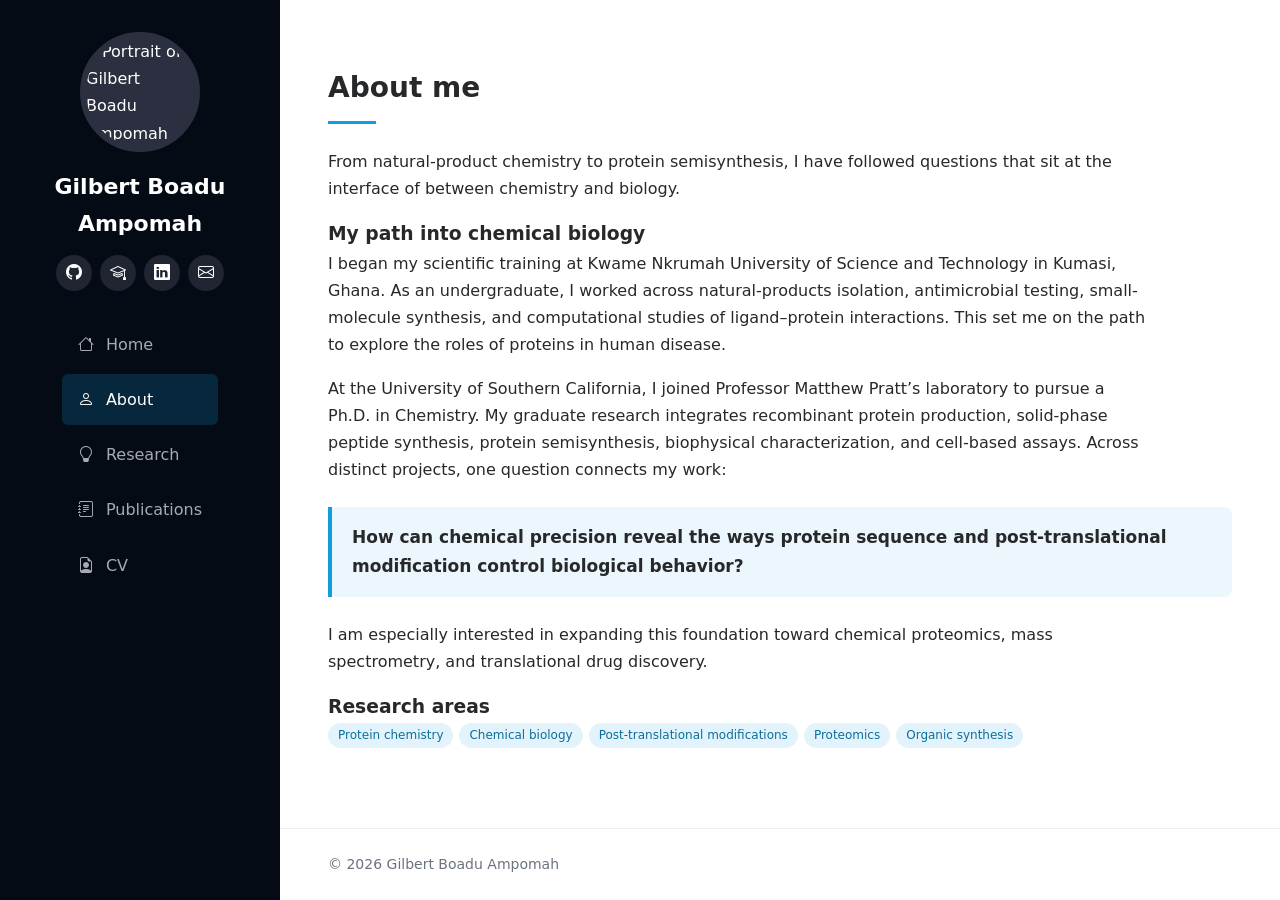
==== about.html @ 9d528634 "Update about.html" ====
<!DOCTYPE html>
<html lang="en">
<head>
  <meta charset="UTF-8">
  <meta name="viewport" content="width=device-width, initial-scale=1.0">
  <title>Gilbert Boadu Ampomah | About</title>
  <meta name="description" content="Academic website of Gilbert Boadu Ampomah.">
  <link rel="stylesheet" href="https://cdn.jsdelivr.net/npm/bootstrap-icons@1.11.3/font/bootstrap-icons.css">
  <link rel="stylesheet" href="assets/css/main.css">
</head>
<body>

  <button class="menu-toggle" aria-label="Toggle menu"><i class="bi bi-list"></i></button>

  <aside class="sidebar">
    <img class="portrait" src="assets/gilbert-headshot.jpeg" alt="Portrait of Gilbert Boadu Ampomah">
    <h1><a href="index.html">Gilbert Boadu Ampomah</a></h1>

    <div class="social">
      <a href="https://github.com/gampomah59" aria-label="GitHub"><i class="bi bi-github"></i></a>
      <a href="https://scholar.google.com/citations?user=2ACxZ1EAAAAJ&hl=en&oi=ao" aria-label="Google Scholar"><i class="bi bi-mortarboard"></i></a>
      <a href="https://www.linkedin.com/in/gilbert-boadu-ampomah-b27706195/" aria-label="LinkedIn"><i class="bi bi-linkedin"></i></a>
      <a href="mailto:gilbertboadu@outlook.com" aria-label="Email"><i class="bi bi-envelope"></i></a>
    </div>

    <nav>
      <ul class="nav">
        <li><a href="index.html"><i class="bi bi-house"></i> Home</a></li>
        <li><a href="about.html" class="active"><i class="bi bi-person"></i> About</a></li>
        <li><a href="research.html"><i class="bi bi-lightbulb"></i> Research</a></li>
        <li><a href="publications.html"><i class="bi bi-journal-text"></i> Publications</a></li>
        <li><a href="cv.html"><i class="bi bi-file-earmark-person"></i> CV</a></li>
      </ul>
    </nav>
  </aside>

  <main class="main">
    <section class="section">
  <h2>About me</h2>
  <p>From natural-product chemistry to protein semisynthesis, I have followed questions that sit at the interface of between chemistry and biology.</p>

  <div class="cv-block">
    <h3>My path into chemical biology</h3>

    <p>I began my scientific training at Kwame Nkrumah University of Science and Technology in Kumasi, Ghana. As an undergraduate, I worked across natural-products isolation, antimicrobial testing, small-molecule synthesis, and computational studies of ligand–protein interactions. This set me on the path to explore the roles of proteins in human disease.</p>

    <p>At the University of Southern California, I joined Professor Matthew Pratt’s laboratory to pursue a Ph.D. in Chemistry. My graduate research integrates recombinant protein production, solid-phase peptide synthesis, protein semisynthesis, biophysical characterization, and cell-based assays. Across distinct projects, one question connects my work:</p>

    <div class="callout">
      <p><strong>How can chemical precision reveal the ways protein sequence and post-translational modification control biological behavior?</strong></p>
    </div>

    <p>I am especially interested in expanding this foundation toward chemical proteomics, mass spectrometry, and translational drug discovery.</p>
  </div>

  <div class="cv-block">
    <h3>Research areas</h3>
    <div class="tags">
      <span class="tag">Protein chemistry</span>
      <span class="tag">Chemical biology</span>
      <span class="tag">Post-translational modifications</span>
      <span class="tag">Proteomics</span>
      <span class="tag">Organic synthesis</span>
    </div>
  </div>
    </div>
  </div>
</section>

    <footer class="footer">© 2026 Gilbert Boadu Ampomah</footer>
  </main>

  <script src="assets/js/main.js"></script>
</body>
</html>
---- assets/css/main.css ----
:root {
  --accent: #149ddd;       /* change this one color to restyle the whole site */
  --sidebar-bg: #040b14;
  --text: #272829;
  --muted: #6b7280;
  --sidebar-w: 280px;
}

* { box-sizing: border-box; margin: 0; padding: 0; }
html { scroll-behavior: smooth; }

body {
  font-family: system-ui, -apple-system, "Segoe UI", Roboto, sans-serif;
  color: var(--text);
  line-height: 1.7;
}

a { color: var(--accent); text-decoration: none; }
a:hover { text-decoration: underline; }

/* ---------- Sidebar ---------- */
.sidebar {
  position: fixed;
  top: 0; left: 0; bottom: 0;
  width: var(--sidebar-w);
  background: var(--sidebar-bg);
  color: #fff;
  padding: 32px 20px;
  overflow-y: auto;
  display: flex;
  flex-direction: column;
  align-items: center;
  z-index: 100;
  transition: transform 0.3s;
}

.portrait {
  width: 120px; height: 120px;
  border-radius: 50%;
  object-fit: cover;
  border: 6px solid #2c2f3f;
  background: #2c2f3f;
}

.sidebar h1 { font-size: 22px; margin: 16px 0 12px; text-align: center; }
.sidebar h1 a { color: #fff; }
.sidebar h1 a:hover { text-decoration: none; }

.social { display: flex; gap: 8px; margin-bottom: 28px; }
.social a {
  width: 36px; height: 36px;
  border-radius: 50%;
  background: #212431;
  color: #fff;
  display: flex; align-items: center; justify-content: center;
}
.social a:hover { background: var(--accent); text-decoration: none; }

.nav { list-style: none; width: 100%; }
.nav a {
  display: flex; align-items: center; gap: 12px;
  padding: 12px 16px;
  margin-bottom: 4px;
  color: #a8a9b4;
  border-radius: 6px;
}
.nav a:hover, .nav a.active {
  color: #fff;
  background: rgba(20, 157, 221, 0.2);
  text-decoration: none;
}

/* ---------- Main content ---------- */
.main { margin-left: var(--sidebar-w); }

.hero {
  min-height: 100vh;
  display: flex; flex-direction: column; justify-content: center;
  padding: 48px;
  background: linear-gradient(135deg, #040b14, #0b2a40);
  color: #fff;
}
.hero h2 { font-size: 48px; line-height: 1.2; }
.hero .tagline { font-size: 22px; margin: 12px 0 28px; color: #cfe8f5; }

.btn {
  display: inline-block;
  padding: 10px 24px;
  margin-right: 10px;
  border-radius: 50px;
  background: var(--accent);
  border: 2px solid var(--accent);
  color: #fff;
  font-weight: 600;
}
.btn:hover { text-decoration: none; opacity: 0.9; }
.btn.outline { background: transparent; }

.section { padding: 64px 48px; max-width: 1400px; }
.section h2 { font-size: 28px; margin-bottom: 24px; padding-bottom: 12px; position: relative; }
.section h2::after {
  content: "";
  position: absolute; left: 0; bottom: 0;
  width: 48px; height: 3px;
  background: var(--accent);
}
.section p { margin-bottom: 16px; }

.footer { padding: 24px 48px; color: var(--muted); font-size: 14px; border-top: 1px solid #eee; }

/* ---------- Mobile menu ---------- */
.menu-toggle { display: none; }

@media (max-width: 1199px) {
  .sidebar { transform: translateX(-100%); }
  .sidebar.open { transform: translateX(0); }
  .main { margin-left: 0; }
  .menu-toggle {
    display: flex;
    position: fixed; top: 12px; right: 12px;
    width: 44px; height: 44px;
    align-items: center; justify-content: center;
    border: 0; border-radius: 50%;
    background: var(--accent); color: #fff;
    font-size: 24px; cursor: pointer;
    z-index: 200;
  }
  .hero { padding: 32px 24px; }
  .hero h2 { font-size: 34px; }
  .section { padding: 56px 24px; }
}
/* ---------- Project cards ---------- */
.projects {
  display: grid;
  grid-template-columns: repeat(auto-fit, minmax(260px, 1fr));
  gap: 24px;
}

.card {
  display: flex;
  flex-direction: column;
  border: 1px solid #e5e7eb;
  border-radius: 10px;
  overflow: hidden;
  background: #fff;
  transition: box-shadow 0.2s, transform 0.2s;
}
.card:hover {
  box-shadow: 0 8px 24px rgba(0, 0, 0, 0.08);
  transform: translateY(-3px);
}

.card img {
  width: 100%;
  height: 160px;
  object-fit: cover;
  background: #eef2f6;
}

.card-body {
  display: flex;
  flex-direction: column;
  flex: 1;
  padding: 20px;
}
.card-body h3 { font-size: 18px; margin-bottom: 8px; }
.card-body p { font-size: 15px; color: var(--muted); margin-bottom: 16px; }

.tags { display: flex; flex-wrap: wrap; gap: 6px; margin-bottom: 16px; }
.tag {
  font-size: 12px;
  padding: 2px 10px;
  border-radius: 50px;
  background: rgba(20, 157, 221, 0.12);
  color: #0d6e9a;
}

.card-link { margin-top: auto; font-weight: 600; }
/* ---------- Publications ---------- */
.filter-row { display: flex; flex-wrap: wrap; gap: 8px; margin-bottom: 32px; }

.filter {
  font: inherit;
  font-size: 14px;
  font-weight: 600;
  padding: 8px 18px;
  border: 1px solid #d1d5db;
  border-radius: 50px;
  background: #fff;
  color: var(--text);
  cursor: pointer;
  transition: all 0.2s;
}
.filter:hover { border-color: var(--accent); color: var(--accent); }
.filter.active { background: var(--accent); border-color: var(--accent); color: #fff; }

.publication-list article {
  display: flex;
  gap: 24px;
  padding: 24px 16px;
  border-bottom: 1px solid #e5e7eb;
}
.publication-list article.hidden { display: none; }
.publication-list article:target { background: rgba(20, 157, 221, 0.08); }

.pub-year { flex: 0 0 56px; font-weight: 700; color: var(--accent); }
.pub-type {
  font-size: 13px;
  color: var(--muted);
  text-transform: uppercase;
  letter-spacing: 0.04em;
  margin-bottom: 4px;
}
.publication-list h3 { font-size: 18px; line-height: 1.4; margin-bottom: 8px; }
.publication-list p { font-size: 15px; margin-bottom: 8px; }
.pub-link { font-weight: 600; font-size: 14px; }

@media (max-width: 600px) {
  .publication-list article { flex-direction: column; gap: 4px; }
}
.cv-tagline { font-style: italic; color: var(--muted); margin-bottom: 12px; }
.cv-meta { list-style: none; font-size: 15px; }
.cv-meta li { margin-bottom: 4px; }
.cv-meta i { color: var(--accent); margin-right: 8px; }
/* ---------- About ---------- */
.callout {
  border-left: 4px solid var(--accent);
  background: rgba(20, 157, 221, 0.08);
  padding: 16px 20px;
  border-radius: 0 8px 8px 0;
  margin: 24px 0;
  font-size: 17px;
}
.callout p { margin: 0; }

.timeline {
  position: relative;
  margin-top: 8px;
  padding-left: 28px;
  border-left: 2px solid #e5e7eb;
}
.timeline-item { position: relative; margin-bottom: 28px; }
.timeline-item::before {
  content: "";
  position: absolute;
  left: -36px;
  top: 6px;
  width: 14px;
  height: 14px;
  border-radius: 50%;
  background: var(--accent);
  border: 3px solid #fff;
  box-shadow: 0 0 0 2px var(--accent);
}
.timeline-date { font-size: 14px; font-weight: 600; color: var(--accent); }
.timeline-item h4 { font-size: 17px; margin: 2px 0 4px; }
.timeline-item p { font-size: 15px; color: var(--muted); margin: 0; }
/* ---------- Home page ---------- */
.eyebrow {
  font-size: 13px;
  font-weight: 600;
  letter-spacing: 0.1em;
  text-transform: uppercase;
  color: #8fd3f2;
  margin-bottom: 12px;
}
.hero h2 em { font-style: normal; color: #6cc6ee; }
.hero-role { font-size: 22px; margin: 16px 0 8px; }
#rotator { color: #6cc6ee; font-weight: 600; }
.cursor { color: var(--accent); animation: blink 1s steps(1) infinite; }
@keyframes blink { 50% { opacity: 0; } }
.hero .tagline { max-width: 640px; font-size: 18px; margin: 8px 0 28px; }

/* Highlights band */
.band { background: var(--sidebar-bg); color: #fff; padding: 36px 48px; }
.band-inner {
  display: grid;
  grid-template-columns: repeat(auto-fit, minmax(200px, 1fr));
  gap: 24px;
}
.band strong { display: block; font-size: 18px; color: #6cc6ee; }
.band span { font-size: 14px; color: #a8a9b4; }

/* Research cards on the home page */
.card-number {
  font-size: 13px;
  font-weight: 700;
  letter-spacing: 0.08em;
  color: var(--accent);
  margin-bottom: 8px;
}
.card:target { box-shadow: 0 0 0 2px var(--accent); }

/* Featured publication */
.feature-pub {
  background: linear-gradient(135deg, #0b2a40, #040b14);
  border-radius: 14px;
  padding: 40px;
}
.feature-pub .label {
  font-size: 13px;
  font-weight: 600;
  letter-spacing: 0.1em;
  text-transform: uppercase;
  color: #8fd3f2;
  margin-bottom: 8px;
}
.feature-pub h2 { color: #fff; font-size: 26px; }
.feature-pub p { color: #cfe8f5; }
.feature-pub .citation { font-size: 14px; color: #a8c8da; }

/* Connect banner */
.connect {
  background: var(--accent);
  color: #fff;
  padding: 56px 48px;
  display: flex;
  flex-wrap: wrap;
  align-items: center;
  justify-content: space-between;
  gap: 24px;
}
.connect h2 { font-size: 26px; line-height: 1.3; max-width: 620px; }
.btn.btn-white { background: #fff; border-color: #fff; color: #0d6e9a; margin-right: 0; }

@media (max-width: 1199px) {
  .band, .connect { padding-left: 24px; padding-right: 24px; }
  .feature-pub { padding: 28px 24px; }
}
/* Keep reading text and long lists at a comfortable width */
.section > p,
.cv-block > p { max-width: 820px; }
.publication-list { max-width: 1100px; }
.timeline { max-width: 800px; }
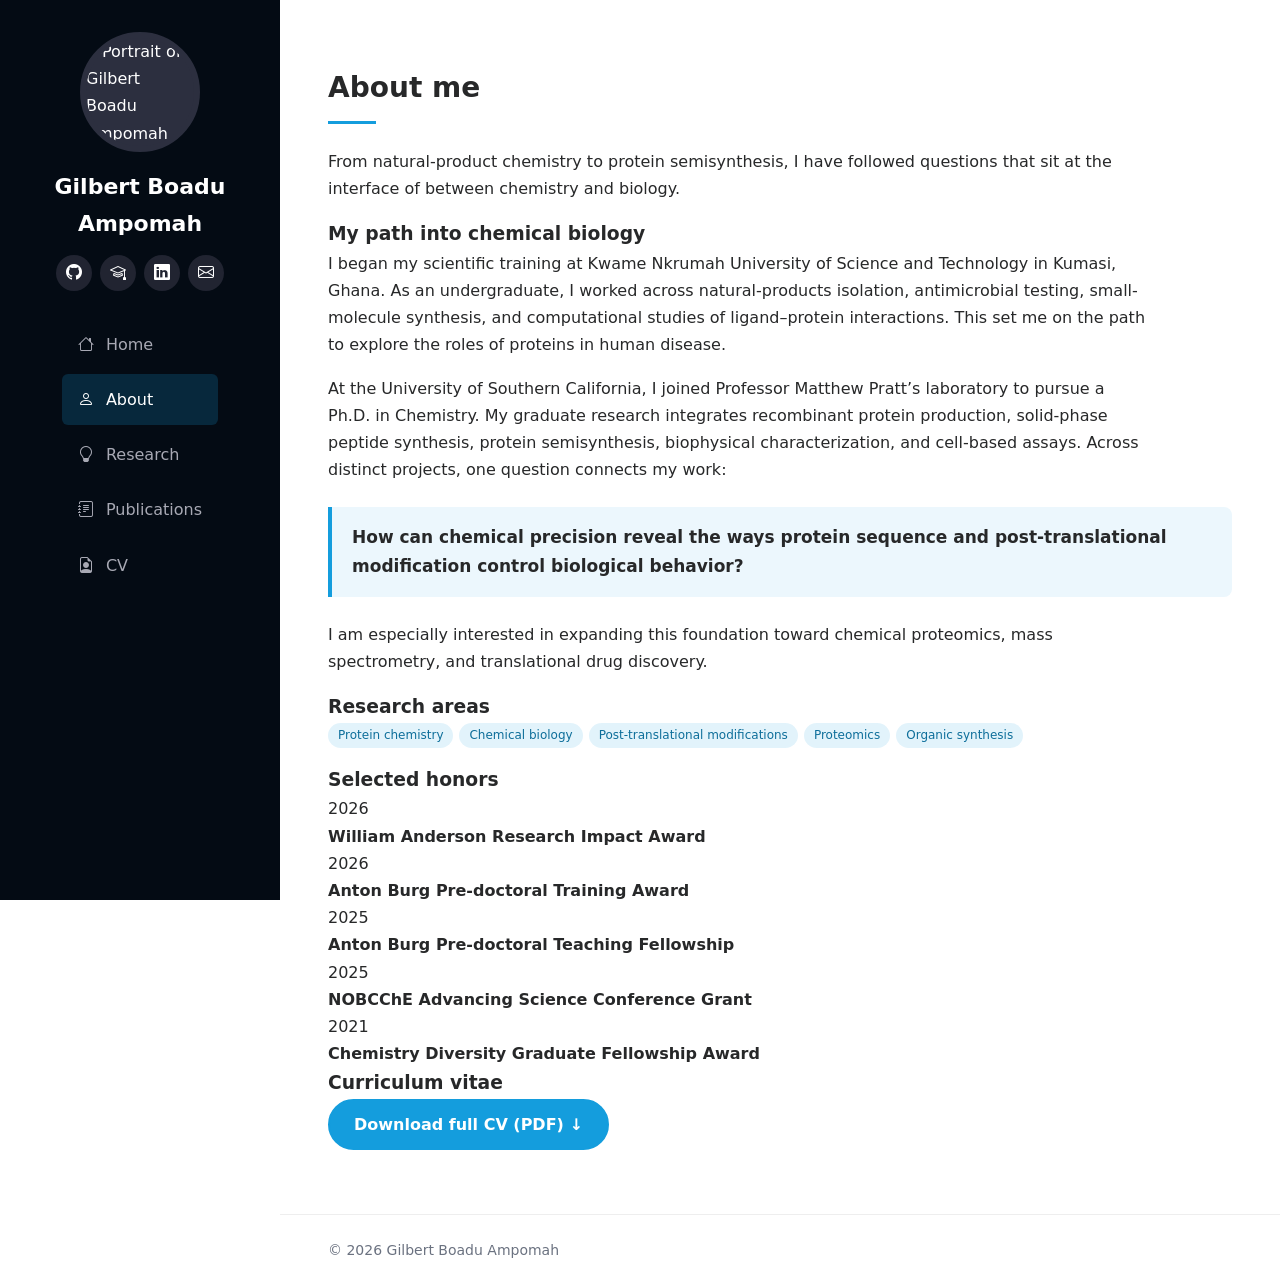
==== commit eddf6a54: "Update about.html" ====
--- a/about.html
+++ b/about.html
@@ -65,6 +65,20 @@
   </div>
     </div>
   </div>
+
+    <div class="cv-block">
+    <h3>Selected honors</h3>
+    <div class="cv-entry"><span class="cv-date">2026</span><div><h4>William Anderson Research Impact Award</h4></div></div>
+    <div class="cv-entry"><span class="cv-date">2026</span><div><h4>Anton Burg Pre-doctoral Training Award</h4></div></div>
+    <div class="cv-entry"><span class="cv-date">2025</span><div><h4>Anton Burg Pre-doctoral Teaching Fellowship</h4></div></div>
+    <div class="cv-entry"><span class="cv-date">2025</span><div><h4>NOBCChE Advancing Science Conference Grant</h4></div></div>
+    <div class="cv-entry"><span class="cv-date">2021</span><div><h4>Chemistry Diversity Graduate Fellowship Award</h4></div></div>
+  </div>
+
+  <div class="cv-block">
+    <h3>Curriculum vitae</h3>
+    <a class="btn" href="assets/Gilbert_Ampomah_CV.pdf" download>Download full CV (PDF) ↓</a>
+  </div>
 </section>
 
     <footer class="footer">© 2026 Gilbert Boadu Ampomah</footer>
--- a/assets/css/main.css
+++ b/assets/css/main.css
@@ -96,7 +96,7 @@
 .btn:hover { text-decoration: none; opacity: 0.9; }
 .btn.outline { background: transparent; }
 
-.section { padding: 64px 48px; max-width: 1400px; }
+.section { padding: 64px 48px; max-width: 1400px; margin: 0 auto;}
 .section h2 { font-size: 28px; margin-bottom: 24px; padding-bottom: 12px; position: relative; }
 .section h2::after {
   content: "";
@@ -332,3 +332,74 @@
 .cv-block > p { max-width: 820px; }
 .publication-list { max-width: 1100px; }
 .timeline { max-width: 800px; }
+@media (min-width: 1200px) {
+  .hero, .band, .connect, .footer {
+    padding-left: max(48px, calc((100% - 1400px) / 2 + 48px));
+    padding-right: max(48px, calc((100% - 1400px) / 2 + 48px));
+  }
+}
+/* ---------- News slider (modeled on the template) ---------- */
+.news-slider { margin-top: 16px; }
+
+.news-track {
+  position: relative;
+  display: flex;
+  gap: 24px;
+  overflow-x: auto;
+  scroll-snap-type: x mandatory;
+  scroll-behavior: smooth;
+  padding: 16px 8px 24px;
+  scrollbar-width: none;
+}
+.news-track::-webkit-scrollbar { display: none; }
+
+.news-card {
+  flex: 0 0 calc((100% - 24px) / 2);
+  scroll-snap-align: start;
+  display: flex;
+  flex-direction: column;
+  align-items: center;
+  text-align: center;
+  padding: 32px 28px;
+  background: #fff;
+  border-radius: 12px;
+  box-shadow: 0 4px 16px rgba(0, 0, 0, 0.1);
+}
+
+.news-card p {
+  flex: 1;
+  margin: 0 0 20px;
+  font-size: 15px;
+  font-style: italic;
+}
+.news-card p .bi { color: var(--accent); font-size: 22px; opacity: 0.6; vertical-align: -3px; }
+
+.news-icon {
+  width: 84px;
+  height: 84px;
+  border-radius: 50%;
+  background: rgba(20, 157, 221, 0.12);
+  color: var(--accent);
+  display: flex;
+  align-items: center;
+  justify-content: center;
+  font-size: 34px;
+}
+.news-card h3 { font-size: 18px; margin: 14px 0 4px; }
+.news-card h4 { font-size: 14px; font-weight: 500; color: var(--muted); margin: 0; }
+
+.news-dots { display: flex; justify-content: center; gap: 8px; margin-top: 8px; }
+.news-dots button {
+  width: 12px;
+  height: 12px;
+  padding: 0;
+  border: 0;
+  border-radius: 50%;
+  background: #cbd5e1;
+  cursor: pointer;
+}
+.news-dots button.active { background: var(--accent); }
+
+@media (max-width: 900px) {
+  .news-card { flex-basis: 100%; }
+}
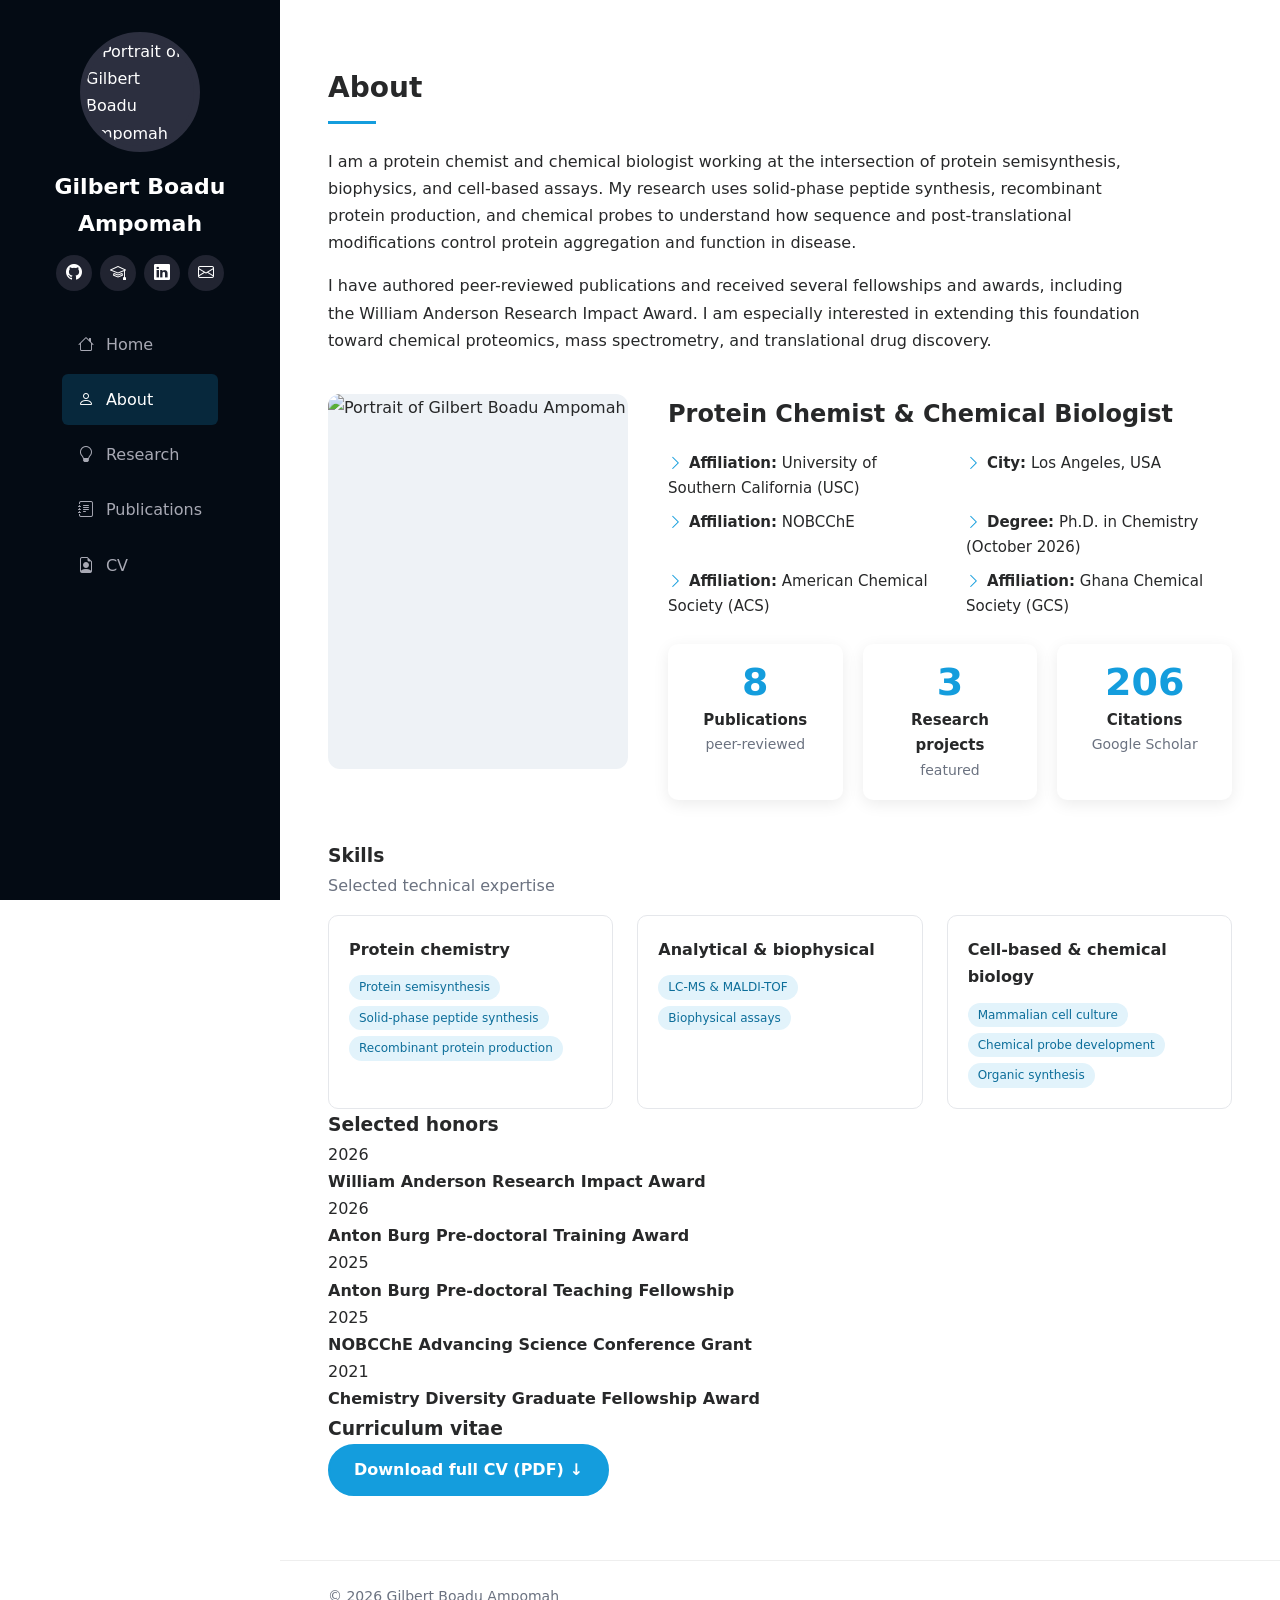
==== commit 61ab64ec: "Update about.html" ====
--- a/about.html
+++ b/about.html
@@ -36,33 +36,70 @@
 
   <main class="main">
     <section class="section">
-  <h2>About me</h2>
-  <p>From natural-product chemistry to protein semisynthesis, I have followed questions that sit at the interface of between chemistry and biology.</p>
+   <h2>About</h2>
 
-  <div class="cv-block">
-    <h3>My path into chemical biology</h3>
+  <p>I am a protein chemist and chemical biologist working at the intersection of protein semisynthesis, biophysics, and cell-based assays. My research uses solid-phase peptide synthesis, recombinant protein production, and chemical probes to understand how sequence and post-translational modifications control protein aggregation and function in disease.</p>
 
-    <p>I began my scientific training at Kwame Nkrumah University of Science and Technology in Kumasi, Ghana. As an undergraduate, I worked across natural-products isolation, antimicrobial testing, small-molecule synthesis, and computational studies of ligand–protein interactions. This set me on the path to explore the roles of proteins in human disease.</p>
+  <p>I have authored peer-reviewed publications and received several fellowships and awards, including the William Anderson Research Impact Award. I am especially interested in extending this foundation toward chemical proteomics, mass spectrometry, and translational drug discovery.</p>
 
-    <p>At the University of Southern California, I joined Professor Matthew Pratt’s laboratory to pursue a Ph.D. in Chemistry. My graduate research integrates recombinant protein production, solid-phase peptide synthesis, protein semisynthesis, biophysical characterization, and cell-based assays. Across distinct projects, one question connects my work:</p>
+  <div class="about-profile">
+    <img src="assets/gilbert-headshot.jpeg" alt="Portrait of Gilbert Boadu Ampomah">
+    <div>
+      <h3>Protein Chemist &amp; Chemical Biologist</h3>
 
-    <div class="callout">
-      <p><strong>How can chemical precision reveal the ways protein sequence and post-translational modification control biological behavior?</strong></p>
+      <ul class="facts">
+        <li><i class="bi bi-chevron-right"></i><strong>Affiliation:</strong> University of Southern California (USC)</li>
+        <li><i class="bi bi-chevron-right"></i><strong>City:</strong> Los Angeles, USA</li>
+        <li><i class="bi bi-chevron-right"></i><strong>Affiliation:</strong> NOBCChE</li>
+        <li><i class="bi bi-chevron-right"></i><strong>Degree:</strong> Ph.D. in Chemistry (October 2026)</li>
+        <li><i class="bi bi-chevron-right"></i><strong>Affiliation:</strong> American Chemical Society (ACS)</li>
+        <li><i class="bi bi-chevron-right"></i><strong>Affiliation:</strong> Ghana Chemical Society (GCS)</li>
+      </ul>
+
+      <div class="counters">
+        <div class="counter">
+          <span class="count" data-count="8">8</span>
+          <p><strong>Publications</strong> peer-reviewed</p>
+        </div>
+        <div class="counter">
+          <span class="count" data-count="3">3</span>
+          <p><strong>Research projects</strong> featured</p>
+        </div>
+        <div class="counter">
+          <span class="count" data-count="206">206</span>
+          <p><strong>Citations</strong> Google Scholar</p>
+        </div>
+      </div>
     </div>
-
-    <p>I am especially interested in expanding this foundation toward chemical proteomics, mass spectrometry, and translational drug discovery.</p>
   </div>
 
   <div class="cv-block">
-    <h3>Research areas</h3>
-    <div class="tags">
-      <span class="tag">Protein chemistry</span>
-      <span class="tag">Chemical biology</span>
-      <span class="tag">Post-translational modifications</span>
-      <span class="tag">Proteomics</span>
-      <span class="tag">Organic synthesis</span>
-    </div>
-  </div>
+    <h3>Skills</h3>
+    <p class="skills-intro">Selected technical expertise</p>
+    <div class="skills-grid">
+      <div class="skill-group">
+        <h4>Protein chemistry</h4>
+        <div class="tags">
+          <span class="tag">Protein semisynthesis</span>
+          <span class="tag">Solid-phase peptide synthesis</span>
+          <span class="tag">Recombinant protein production</span>
+        </div>
+      </div>
+      <div class="skill-group">
+        <h4>Analytical &amp; biophysical</h4>
+        <div class="tags">
+          <span class="tag">LC-MS &amp; MALDI-TOF</span>
+          <span class="tag">Biophysical assays</span>
+        </div>
+      </div>
+      <div class="skill-group">
+        <h4>Cell-based &amp; chemical biology</h4>
+        <div class="tags">
+          <span class="tag">Mammalian cell culture</span>
+          <span class="tag">Chemical probe development</span>
+          <span class="tag">Organic synthesis</span>
+        </div>
+      </div>
     </div>
   </div>
 
--- a/assets/css/main.css
+++ b/assets/css/main.css
@@ -403,3 +403,67 @@
 @media (max-width: 900px) {
   .news-card { flex-basis: 100%; }
 }
+/* ---------- About (template-style) ---------- */
+.about-profile {
+  display: grid;
+  grid-template-columns: minmax(200px, 300px) 1fr;
+  gap: 40px;
+  align-items: start;
+  margin: 40px 0;
+}
+.about-profile img {
+  width: 100%;
+  aspect-ratio: 4 / 5;
+  object-fit: cover;
+  border-radius: 12px;
+  background: #eef2f6;
+}
+.about-profile h3 { font-size: 24px; margin-bottom: 16px; }
+
+.facts {
+  display: grid;
+  grid-template-columns: repeat(2, 1fr);
+  gap: 8px 32px;
+  list-style: none;
+  margin: 0 0 24px;
+}
+.facts li { font-size: 15px; }
+.facts .bi { color: var(--accent); margin-right: 6px; }
+
+.counters {
+  display: grid;
+  grid-template-columns: repeat(auto-fit, minmax(160px, 1fr));
+  gap: 20px;
+}
+.counter {
+  padding: 18px 16px;
+  text-align: center;
+  background: #fff;
+  border-radius: 10px;
+  box-shadow: 0 4px 16px rgba(0, 0, 0, 0.08);
+}
+.counter .count {
+  display: block;
+  font-size: 38px;
+  font-weight: 700;
+  line-height: 1.1;
+  color: var(--accent);
+}
+.counter p { margin: 4px 0 0; font-size: 14px; color: var(--muted); }
+.counter strong { display: block; color: var(--text); font-size: 15px; }
+
+.skills-intro { color: var(--muted); margin-bottom: 20px; }
+.skills-grid {
+  display: grid;
+  grid-template-columns: repeat(auto-fit, minmax(240px, 1fr));
+  gap: 24px;
+}
+.skill-group { padding: 20px; border: 1px solid #e5e7eb; border-radius: 10px; }
+.skill-group h4 { font-size: 16px; margin-bottom: 12px; }
+.skill-group .tags { margin-bottom: 0; }
+
+@media (max-width: 700px) {
+  .about-profile { grid-template-columns: 1fr; }
+  .about-profile img { max-width: 260px; }
+  .facts { grid-template-columns: 1fr; }
+}
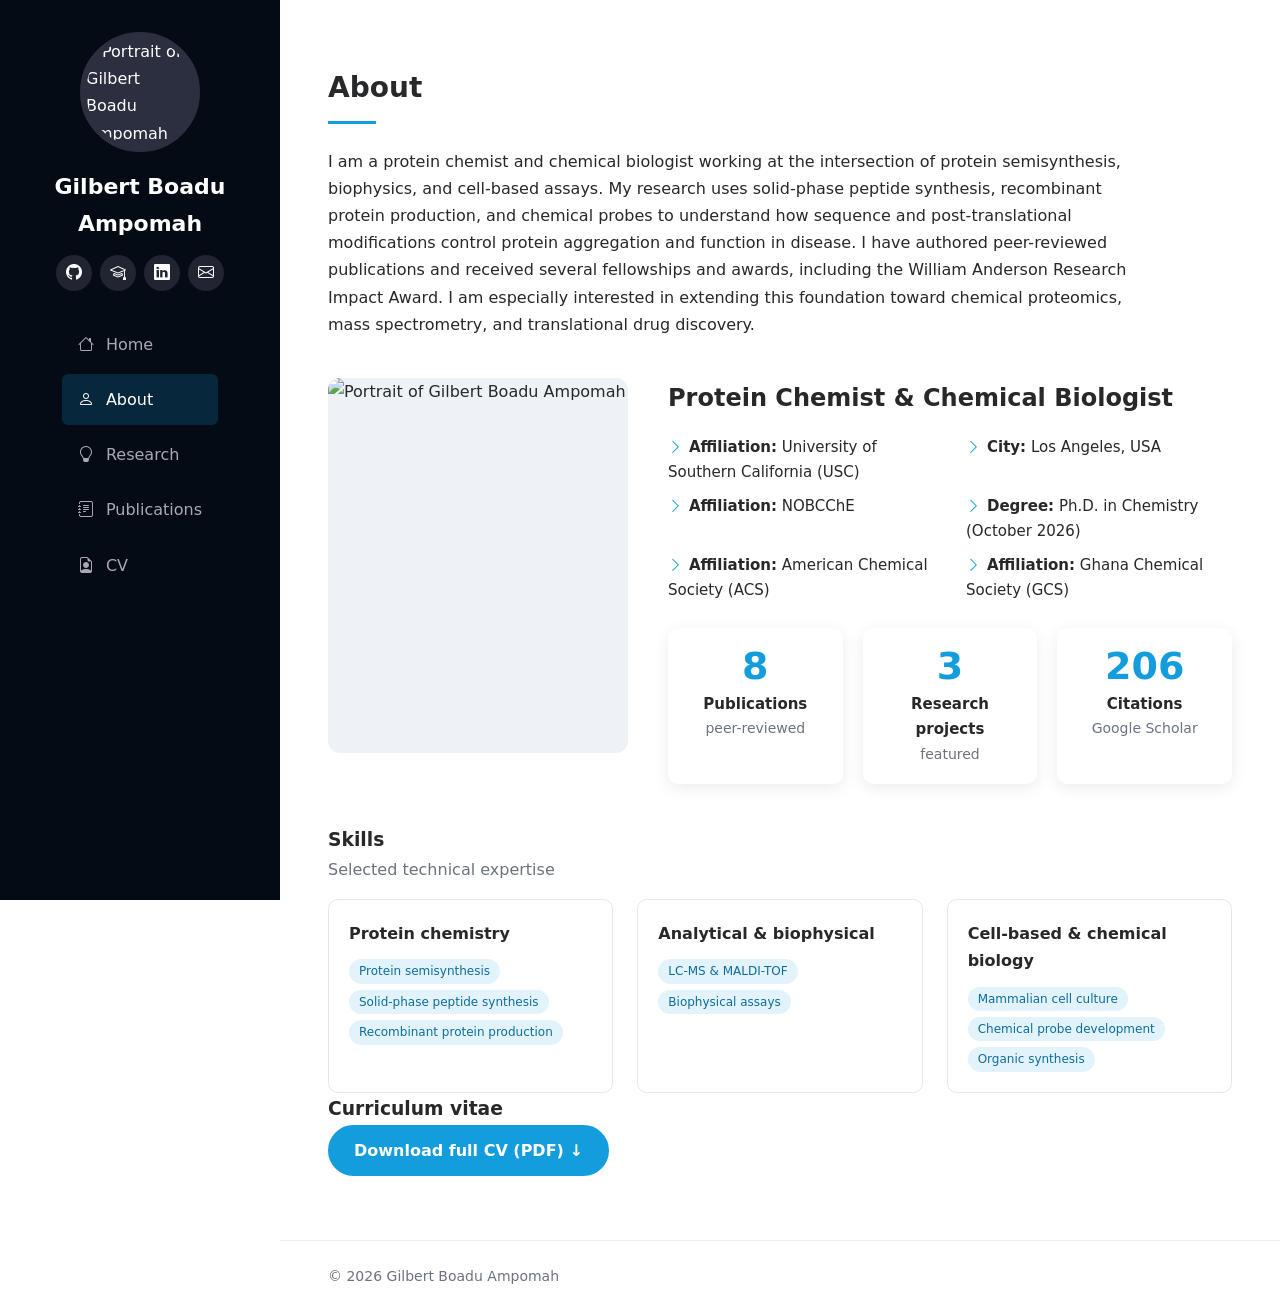
==== commit eb963032: "Update about.html" ====
--- a/about.html
+++ b/about.html
@@ -38,9 +38,7 @@
     <section class="section">
    <h2>About</h2>
 
-  <p>I am a protein chemist and chemical biologist working at the intersection of protein semisynthesis, biophysics, and cell-based assays. My research uses solid-phase peptide synthesis, recombinant protein production, and chemical probes to understand how sequence and post-translational modifications control protein aggregation and function in disease.</p>
-
-  <p>I have authored peer-reviewed publications and received several fellowships and awards, including the William Anderson Research Impact Award. I am especially interested in extending this foundation toward chemical proteomics, mass spectrometry, and translational drug discovery.</p>
+  <p>I am a protein chemist and chemical biologist working at the intersection of protein semisynthesis, biophysics, and cell-based assays. My research uses solid-phase peptide synthesis, recombinant protein production, and chemical probes to understand how sequence and post-translational modifications control protein aggregation and function in disease. I have authored peer-reviewed publications and received several fellowships and awards, including the William Anderson Research Impact Award. I am especially interested in extending this foundation toward chemical proteomics, mass spectrometry, and translational drug discovery.</p>
 
   <div class="about-profile">
     <img src="assets/gilbert-headshot.jpeg" alt="Portrait of Gilbert Boadu Ampomah">
@@ -103,15 +101,6 @@
     </div>
   </div>
 
-    <div class="cv-block">
-    <h3>Selected honors</h3>
-    <div class="cv-entry"><span class="cv-date">2026</span><div><h4>William Anderson Research Impact Award</h4></div></div>
-    <div class="cv-entry"><span class="cv-date">2026</span><div><h4>Anton Burg Pre-doctoral Training Award</h4></div></div>
-    <div class="cv-entry"><span class="cv-date">2025</span><div><h4>Anton Burg Pre-doctoral Teaching Fellowship</h4></div></div>
-    <div class="cv-entry"><span class="cv-date">2025</span><div><h4>NOBCChE Advancing Science Conference Grant</h4></div></div>
-    <div class="cv-entry"><span class="cv-date">2021</span><div><h4>Chemistry Diversity Graduate Fellowship Award</h4></div></div>
-  </div>
-
   <div class="cv-block">
     <h3>Curriculum vitae</h3>
     <a class="btn" href="assets/Gilbert_Ampomah_CV.pdf" download>Download full CV (PDF) ↓</a>
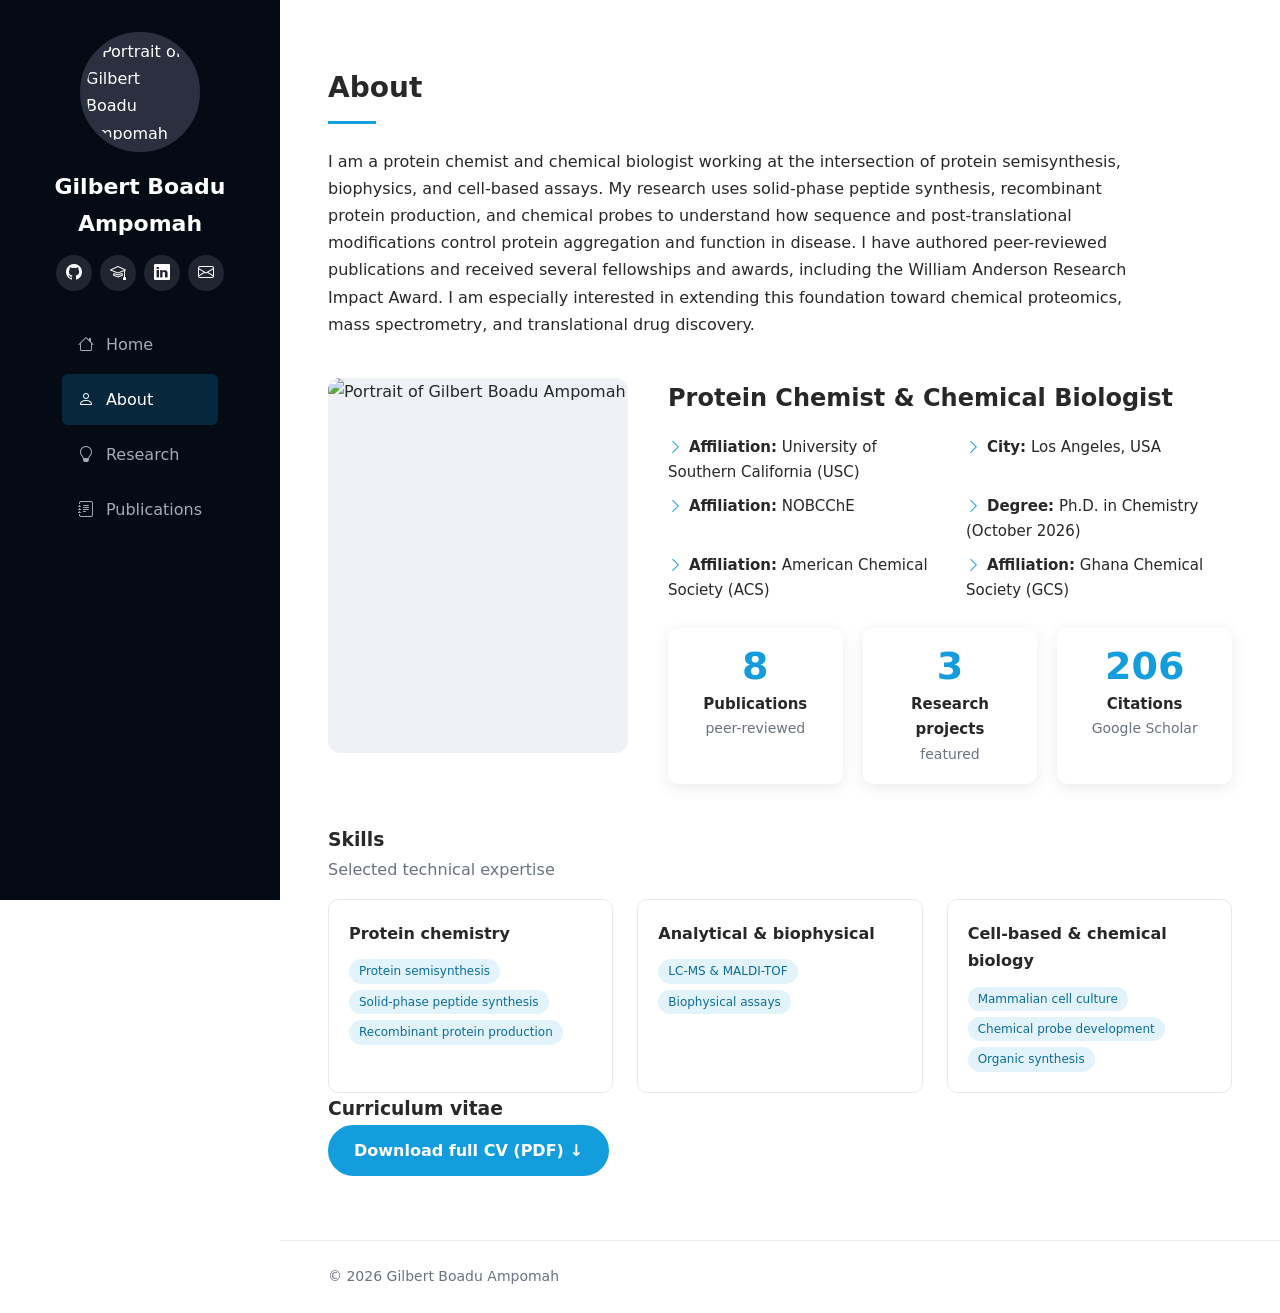
==== commit 744febb2: "Update about.html" ====
--- a/about.html
+++ b/about.html
@@ -29,7 +29,6 @@
         <li><a href="about.html" class="active"><i class="bi bi-person"></i> About</a></li>
         <li><a href="research.html"><i class="bi bi-lightbulb"></i> Research</a></li>
         <li><a href="publications.html"><i class="bi bi-journal-text"></i> Publications</a></li>
-        <li><a href="cv.html"><i class="bi bi-file-earmark-person"></i> CV</a></li>
       </ul>
     </nav>
   </aside>
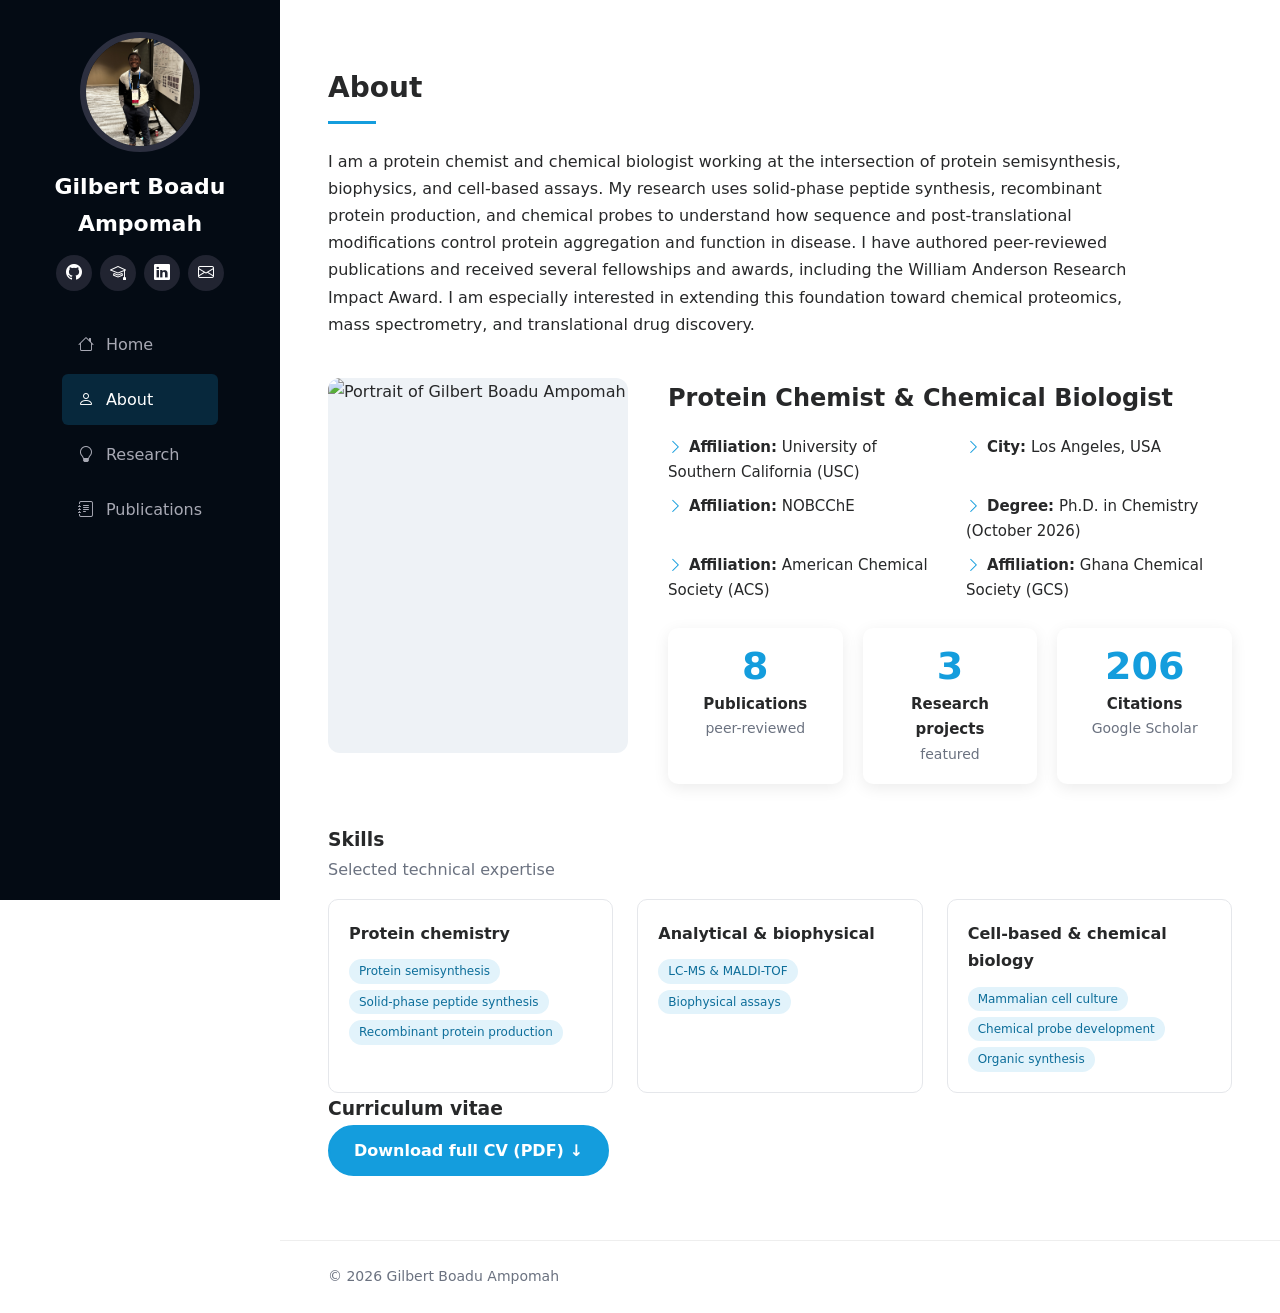
==== commit ea2a8faa: "Update about.html" ====
--- a/about.html
+++ b/about.html
@@ -13,7 +13,7 @@
   <button class="menu-toggle" aria-label="Toggle menu"><i class="bi bi-list"></i></button>
 
   <aside class="sidebar">
-    <img class="portrait" src="assets/gilbert-headshot.jpeg" alt="Portrait of Gilbert Boadu Ampomah">
+    <img class="portrait" src="assets/about-headshot.jpeg" alt="Portrait of Gilbert Boadu Ampomah">
     <h1><a href="index.html">Gilbert Boadu Ampomah</a></h1>
 
     <div class="social">
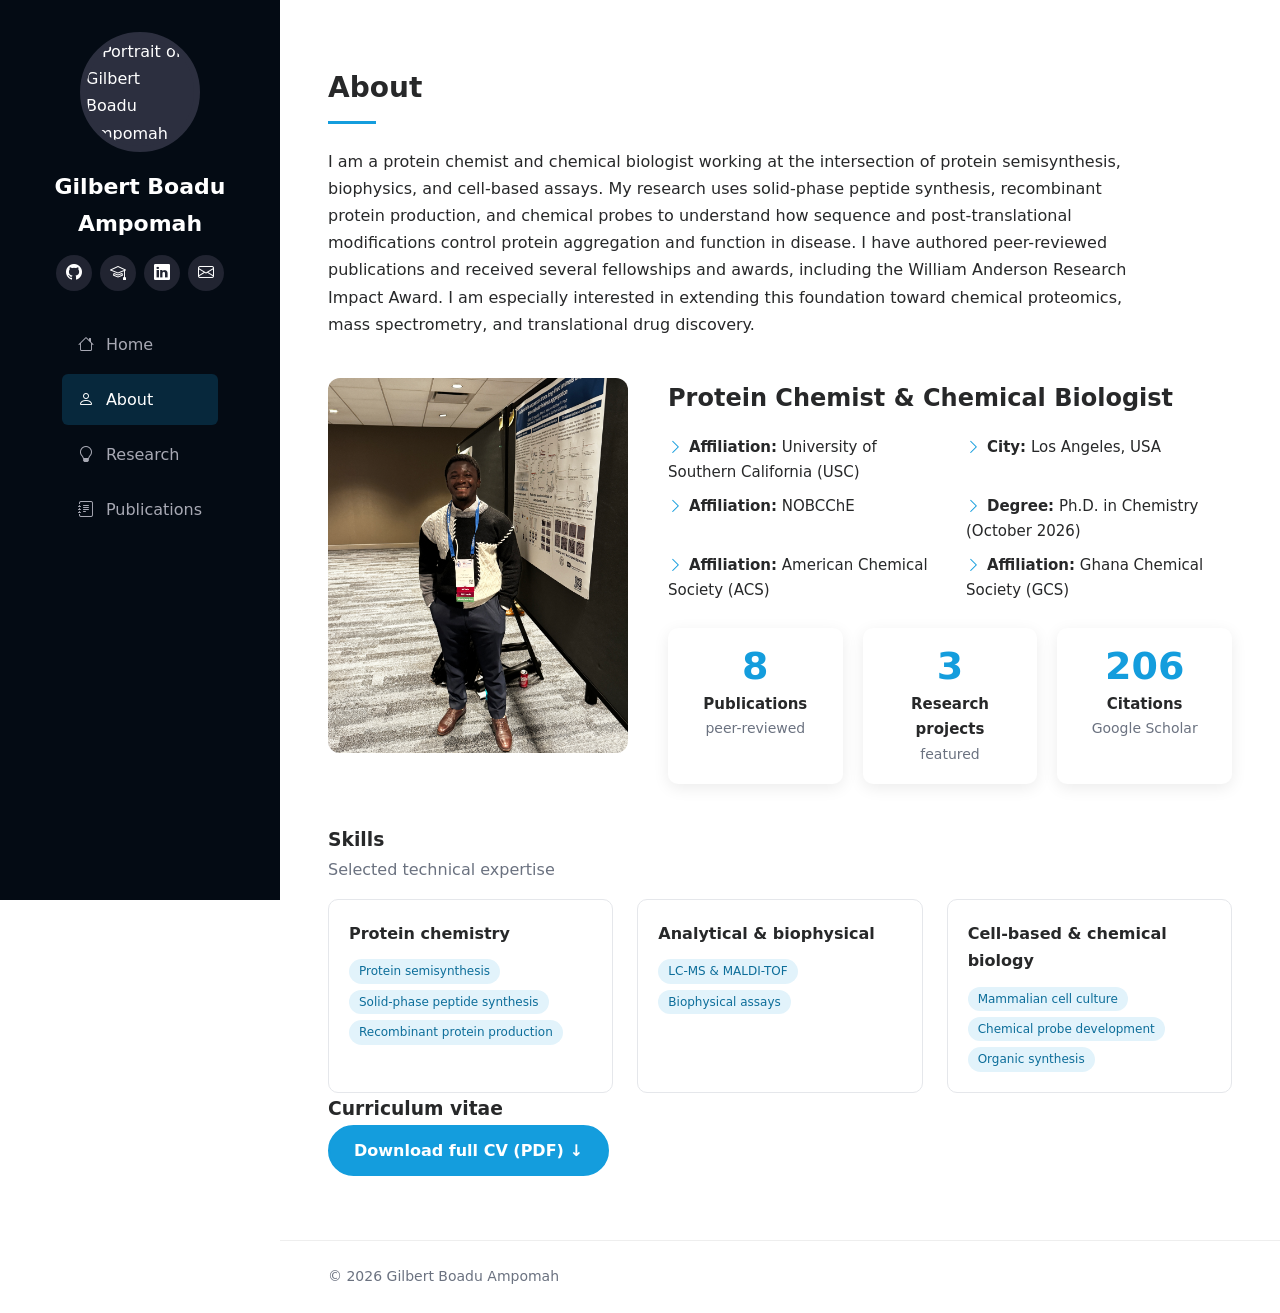
==== commit c7848e03: "Update about.html" ====
--- a/about.html
+++ b/about.html
@@ -13,7 +13,7 @@
   <button class="menu-toggle" aria-label="Toggle menu"><i class="bi bi-list"></i></button>
 
   <aside class="sidebar">
-    <img class="portrait" src="assets/about-headshot.jpeg" alt="Portrait of Gilbert Boadu Ampomah">
+    <img class="portrait" src="assets/gilbert-headshot.jpeg" alt="Portrait of Gilbert Boadu Ampomah">
     <h1><a href="index.html">Gilbert Boadu Ampomah</a></h1>
 
     <div class="social">
@@ -40,7 +40,7 @@
   <p>I am a protein chemist and chemical biologist working at the intersection of protein semisynthesis, biophysics, and cell-based assays. My research uses solid-phase peptide synthesis, recombinant protein production, and chemical probes to understand how sequence and post-translational modifications control protein aggregation and function in disease. I have authored peer-reviewed publications and received several fellowships and awards, including the William Anderson Research Impact Award. I am especially interested in extending this foundation toward chemical proteomics, mass spectrometry, and translational drug discovery.</p>
 
   <div class="about-profile">
-    <img src="assets/gilbert-headshot.jpeg" alt="Portrait of Gilbert Boadu Ampomah">
+    <img src="assets/about-headshot.jpeg" alt="Portrait of Gilbert Boadu Ampomah">
     <div>
       <h3>Protein Chemist &amp; Chemical Biologist</h3>
 
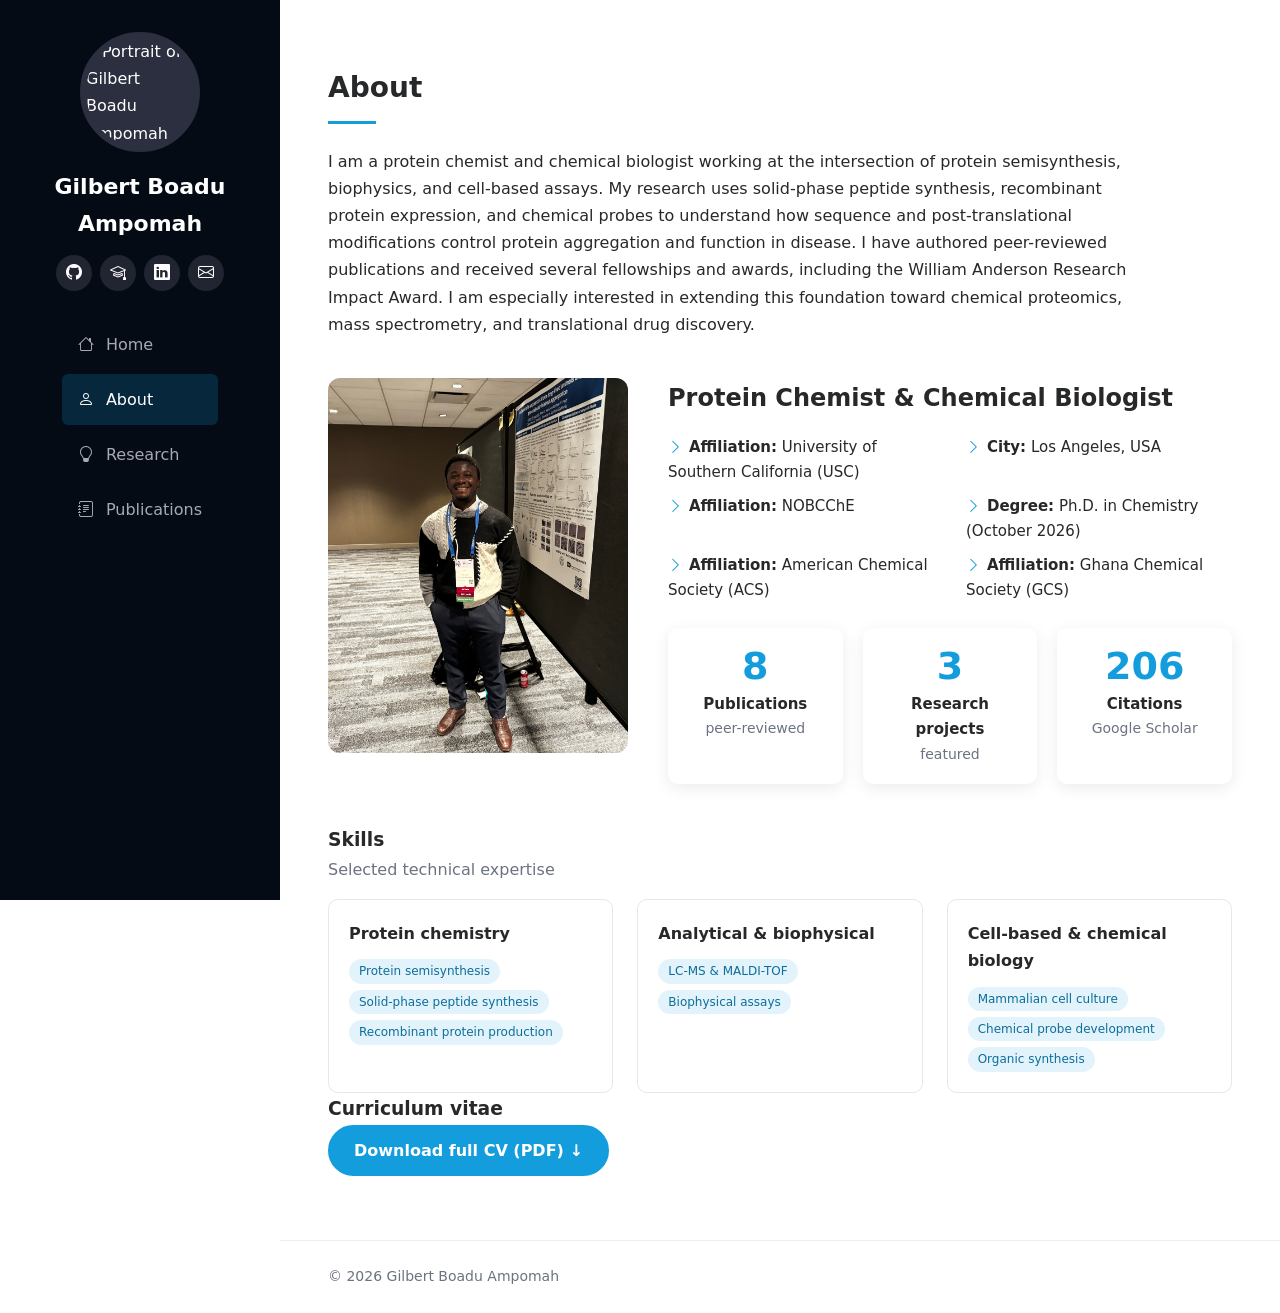
==== commit 51012a76: "Update about.html" ====
--- a/about.html
+++ b/about.html
@@ -37,7 +37,7 @@
     <section class="section">
    <h2>About</h2>
 
-  <p>I am a protein chemist and chemical biologist working at the intersection of protein semisynthesis, biophysics, and cell-based assays. My research uses solid-phase peptide synthesis, recombinant protein production, and chemical probes to understand how sequence and post-translational modifications control protein aggregation and function in disease. I have authored peer-reviewed publications and received several fellowships and awards, including the William Anderson Research Impact Award. I am especially interested in extending this foundation toward chemical proteomics, mass spectrometry, and translational drug discovery.</p>
+  <p>I am a protein chemist and chemical biologist working at the intersection of protein semisynthesis, biophysics, and cell-based assays. My research uses solid-phase peptide synthesis, recombinant protein expression, and chemical probes to understand how sequence and post-translational modifications control protein aggregation and function in disease. I have authored peer-reviewed publications and received several fellowships and awards, including the William Anderson Research Impact Award. I am especially interested in extending this foundation toward chemical proteomics, mass spectrometry, and translational drug discovery.</p>
 
   <div class="about-profile">
     <img src="assets/about-headshot.jpeg" alt="Portrait of Gilbert Boadu Ampomah">
